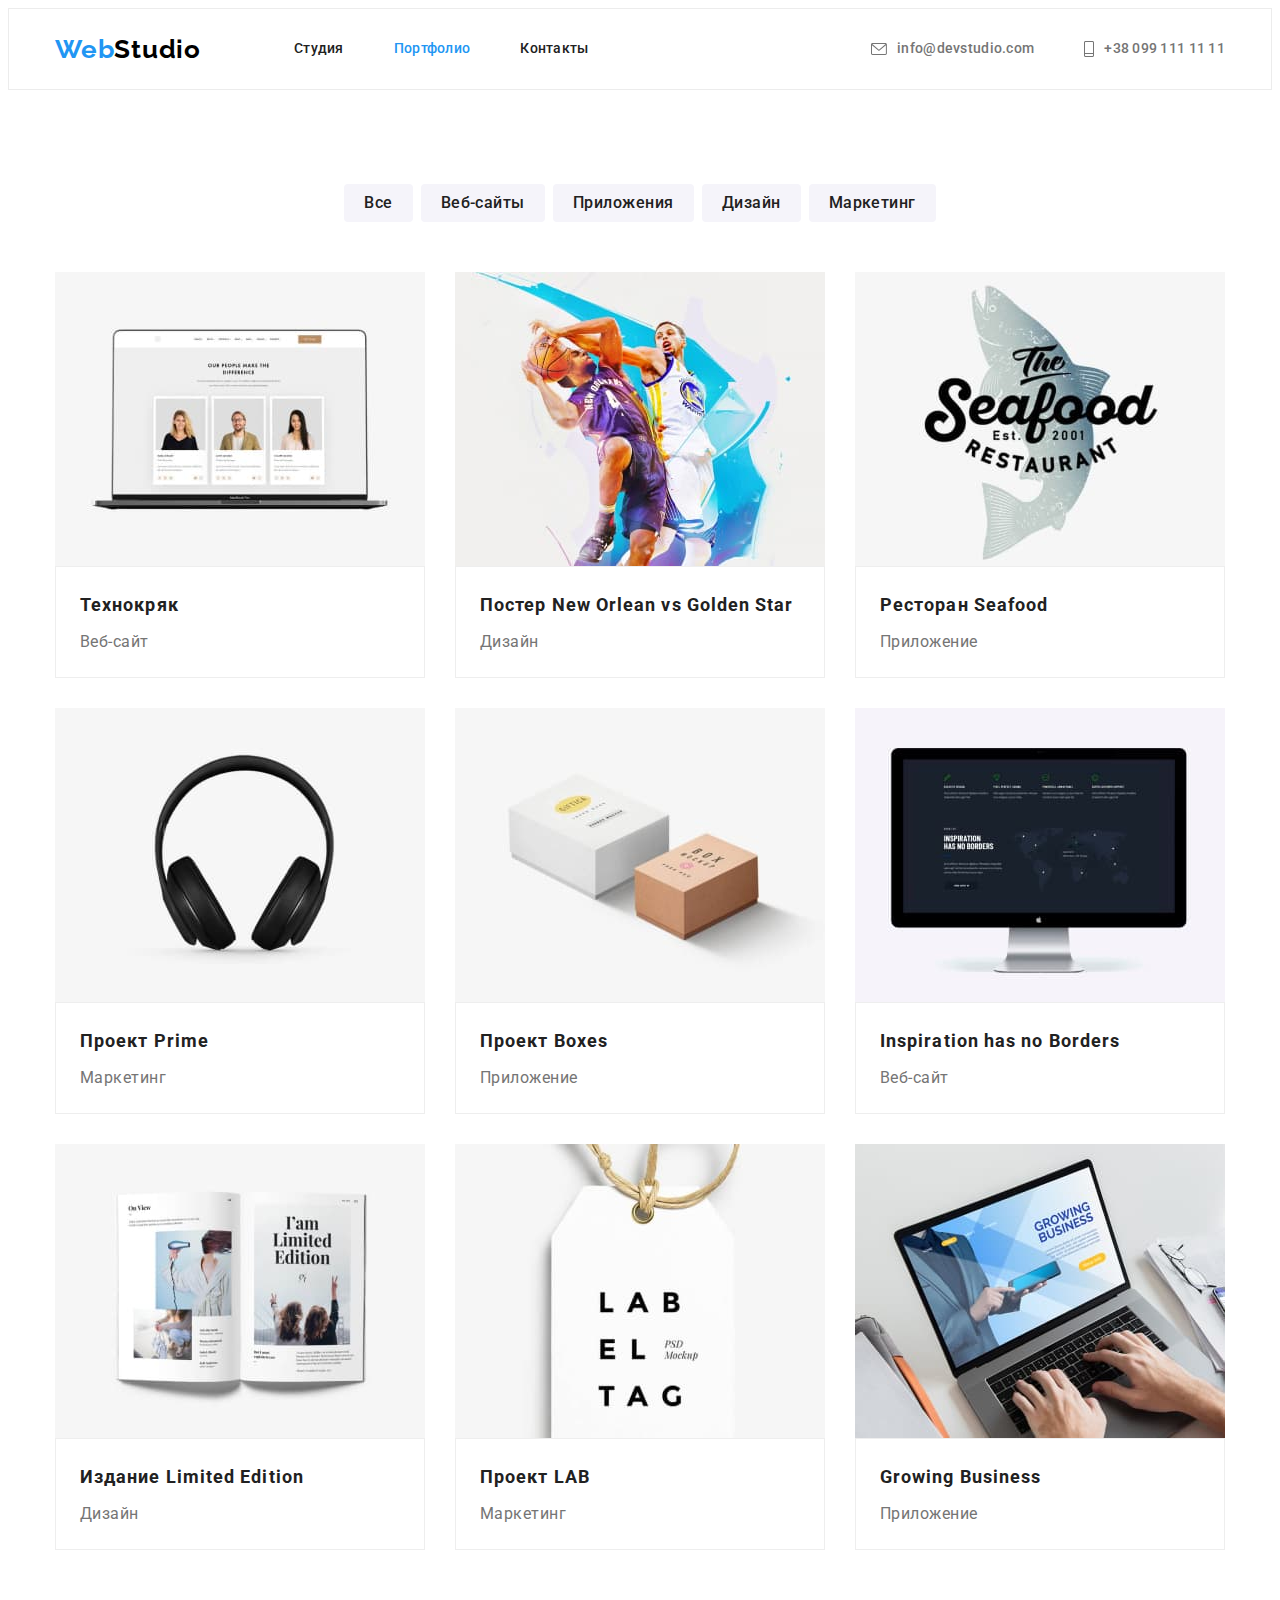
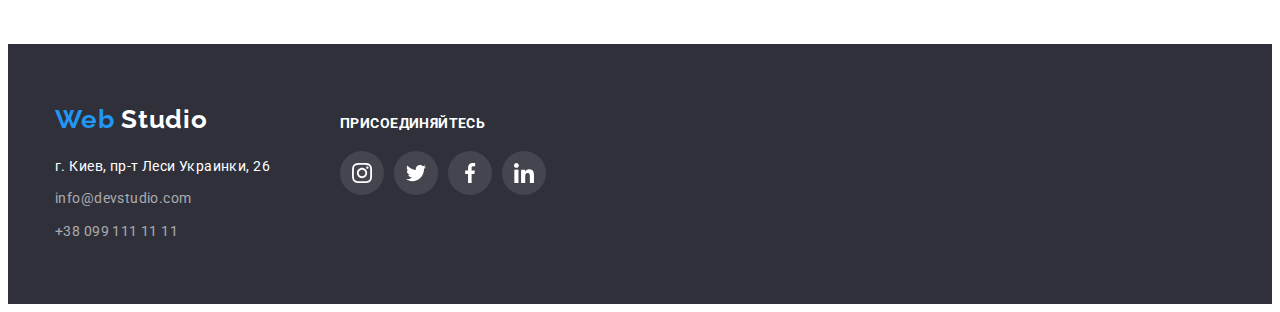
==== portfolio.html @ f1f80d04 "Додає файли дз-4" ====
<!DOCTYPE html>
<html lang="en">

<head>
    <meta charset="UTF-8">
    <meta name="viewport" content="width=device-width, initial-scale=1.0">
    <title>Головна</title>
    <link rel="stylesheet" href="https://cdnjs.cloudflare.com/ajax/libs/modern-normalize/1.0.0/modern-normalize.min.css" 
        integrity="sha512-ISS7cAi1PEhQ8jnbJpJZMd29NlhNj4AWYyLOSp2CE/CsHxTCu+r+t0D2yoJudVrd0/8fTVPUVDzY5Tvli75u/g==" crossorigin="anonymous" />
    <link href="https://fonts.googleapis.com/css2?family=Raleway:wght@700&family=Roboto:wght@400;500;700;900&display=swap"
        rel="stylesheet">
    <link rel="stylesheet" href="./css/styles.css">

</head>

<body>
    <header class="page-header">
        <!--навігація сайтом-->
        <div class="container">
    
            <nav class="navigation">
                <ul class="site-nav list">
                    <a href="./index.html" class="logo">
                        <span class="web">Web</span>Studio</a>
                    <li class="nav-list-item"><a href="./index.html" class="link ">Студия</a></li>
                    <li class="nav-list-item"><a href="./portfolio.html" class="link current">Портфолио</a></li>
                    <li class="nav-list-item"><a href="" class="link">Контакты</a></li>
                </ul>
            </nav>
    
            <!--контакти-->
            <ul class="nav-adress list">
                <li class="nav-adress-item">
                    <a href="mailto:info@devstudio.com" class="adress">
                        <svg class="mail-icon">
                            <use href="./images/spraite.svg#mail"></use>
                        </svg>
                        info@devstudio.com</a>
                </li>
                <li class="nav-adress-item">
                    <a href="tel:+380991111111" class="adress">
                        <svg class="tel-icon">
                            <use href="./images/spraite.svg#tel"></use>
                        </svg>
                        +38 099 111 11 11</a>
                </li>
            </ul>
        </div>
    </header>

    <main>
        <section class="portfolio">
            <div class="container">
                <h1 class="portfolio-title visually-hidden">
                    portfolio
                </h1>
                <ul class="portfolio-list list">
                    <li class="portfolio-list-item"><button type="button" class="filter">Все</button></li>
                    <li class="portfolio-list-item"><button type="button" class="filter">Веб-сайты</button></li>
                    <li class="portfolio-list-item"><button type="button" class="filter">Приложения</button></li>
                    <li class="portfolio-list-item"><button type="button" class="filter">Дизайн</button></li>
                    <li class="portfolio-list-item"><button type="button" class="filter">Маркетинг</button></li>
                </ul>
                     
                <ul class="category-list list">
                    <li class="category-list-item">
                        <a href="" class="portfolio-link">
                            <img src="./images/portfolio-category/technokriak.jpg"  
                            class="image-category"
                            alt="ноутбук з відкритим сайтом" 
                            width="370" height="294">
                            <div class="category-discription">
                                <h2 class="category">
                                    Технокряк
                                </h2>
                                <p class="category-text">
                                    Веб-сайт
                                </p>
                            </div>
                        </a>
                    </li>
                    <li class="category-list-item">
                        <a href="" class="portfolio-link">
                            <img src="./images/portfolio-category/design.jpg"  
                            class="image-category"
                            alt="баскетболісти" 
                            width="370" height="294">
                            <div class="category-discription">
                                <h2 class="category">
                                 Постер New Orlean vs Golden Star
                                </h2>
                                <p class="category-text">
                                 Дизайн
                                </p>
                            </div>
                        </a>
                    </li>
                    <li class="category-list-item">
                        <a href="" class="portfolio-link">
                            <img src="./images/portfolio-category/restoran.jpg"  
                            class="image-category"
                            alt="логотип ресторану" 
                            width="370" height="294">
                            <div class="category-discription">
                                <h2 class="category">
                                 Ресторан Seafood
                                </h2>
                                <p class="category-text">
                                    Приложение
                                </p>
                            </div>
                        </a>
                    </li>
                    <li class="category-list-item">
                        <a href="" class="portfolio-link">
                            <img src="./images/portfolio-category/marketing.jpg"  
                            class="image-category"
                            alt="навушники" 
                            width="370" height="294">
                            <div class="category-discription">
                            <h2 class="category">
                                Проект Prime
                            </h2>
                            <p class="category-text">
                                Маркетинг
                            </p>
                            </div>

                        </a>
                    </li>
                    <li class="category-list-item">
                        <a href="" class="portfolio-link">
                            <img src="./images/portfolio-category/boxes.jpg"  
                            class="image-category"
                            alt="коробки від товару" 
                            width="370" height="294">
                            <div class="category-discription">
                                <h2 class="category">
                                    Проект Boxes
                                </h2>
                                <p class="category-text">
                                    Приложение
                                </p>
                            </div>

                        </a>
                    </li>
                    <li class="category-list-item">
                        <a href="" class="portfolio-link">
                            <img src="./images/portfolio-category/inspiration.jpg"  
                            class="image-category"
                            alt="монітор від Apple" 
                            width="370" height="294">
                            <div class="category-discription">
                                <h2 class="category">
                                 Inspiration has no Borders
                                </h2>
                                <p class="category-text">
                                    Веб-сайт
                                </p>
                            </div>

                        </a>
                    </li>
                    <li class="category-list-item">
                        <a href="" class="portfolio-link">
                            <img src="./images/portfolio-category/design-book.jpg" 
                            class="image-category"
                            alt="відкрита книжка" 
                            width="370" height="294">
                            <div class="category-discription">
                                <h2 class="category">
                                 Издание Limited Edition
                                </h2>
                                <p class="category-text">
                                    Дизайн
                                </p>
                            </div>

                        </a>
                    </li>
                    <li class="category-list-item"> 
                        <a href="" class="portfolio-link">
                            <img src="./images/portfolio-category/project-lab.jpg"  
                            class="image-category"
                            alt="бірка бренду" 
                            width="370" height="294">
                            <div class="category-discription">
                                <h2 class="category">
                                    Проект LAB
                                </h2>
                                <p class="category-text">
                                 Маркетинг
                                </p>
                            </div>
                          
                        </a>
                    </li>
                    <li class="category-list-item">
                        <a href="" class="portfolio-link">
                            <img src="./images/portfolio-category/growing-business.jpg" 
                            class="image-category" 
                            alt="ноутбук з відкритим сайтом" 
                            width="370" height="294">
                            <div class="category-discription">
                                <h2 class="category">
                                 Growing Business
                                </h2>
                                <p class="category-text">
                                 Приложение
                                </p>
                            </div>

                        </a>
                    </li>
                </ul>
                  

            </div>
        </section>
    </main>
        
        <footer>
            <div class="container">
                <div class="adress-bar">
                    <a href="./index.html" class="logo">
                        <span class="web">Web</span>
                        <span class="studio">Studio</span></a>
                    <address class="footer-adress">
                        <p class="office-adress">г. Киев, пр-т Леси Украинки, 26</p>
                        <ul class="footer-adress list">
                            <li class="adress-item"><a href="mailto:info@devstudio.com" class="mail">
                                    info@devstudio.com</a></li>
                            <li class="adress-item"><a href="tel:+380991111111" class="phone-number">+38 099 111 11 11</a></li>
                        </ul>
                    </address>
                </div>
                <div class="socail-bar">
                    <p class="title">присоединяйтесь</p>
                    <ul class="socialbar-list list">
                        <li class="socialbar-list-item">
                            <a href="" class="socialbar-list-link">
                                <svg class="socialbar-list-icon">
                                    <use href="./images/spraite.svg#instagram"></use>
                                </svg>
                            </a>
                        </li>
                        <li class="socialbar-list-item">
                            <a href="" class="socialbar-list-link link">
                                <svg class="socialbar-list-icon">
                                    <use href="./images/spraite.svg#twitter"></use>
                                </svg>
                            </a>
                        </li>
                        <li class="socialbar-list-item">
                            <a href="" class="socialbar-list-link link">
                                <svg class="socialbar-list-icon">
                                    <use href="./images/spraite.svg#facebook"></use>
                                </svg>
                            </a>
                        </li>
                        <li class="socialbar-list-item">
                            <a href="" class="socialbar-list-link link">
                                <svg class="socialbar-list-icon">
                                    <use href="./images/spraite.svg#linkedin"></use>
                                </svg>
                            </a>
                        </li>
                    </ul>
                </div>
            </div>
        
        </footer>
        
</body>

</html>
---- css/styles.css ----
/*
Raleway 700

Roboto 400 500 700 900
*/

/*
logo 
    blue #2196F3  
    black #000000
nav 
    blue #2196F3
    black #212121
    grey #757575

hero
    white #FFFFFF

main
    black #212121
    grey #757575

footer
    adress #FFFFFF 60

*/
html {
  box-sizing: border-box;
}

*,
*::after,
*::before {
  box-sizing: inherit;
}

:root {
  --logo-black-color: #000000;
  --primary-text-color: #757575;
  --background-section-color: #f5f4fa;
  --title-text-color: #212121;
  --accent-color: #2196f3;
  --primary-white-color: #ffffff;
  --footer-background-color: #2f303a;
  --footer-adress-color: rgba(255, 255, 255, 0.6);
  --header-line-color: #ececec;
  --border-line-color: #eeeeee;
  --content-team-shadow-v1: rgba(0, 0, 0, 20%);
  --content-team-shadow-v2: rgba(0, 0, 0, 14%);
  --content-team-shadow-v3: rgba(0, 0, 0, 12%);
  --hero-overlay-color: rgba(47, 48, 58, 40%);
  --social-icon-color: #afb1b8;
  --footer-social-icon: rgba(255, 255, 255, 10%);
}
body {
  color: var(--primary-text-color);

  font-family: Roboto, sans-serif;
}
img {
  display: block;
}
.container {
  margin-top: 0px;
  margin-bottom: 0px;
  margin-left: auto;
  margin-right: auto;
  width: 1200px;
  padding: 0px 15px;
}

/*хедер*/
.page-header {
  border: 1px solid var(--header-line-color);
}
.page-header .container {
  display: flex;
  align-items: center;
}

.navigation {
  display: flex;
}
/*логотип сайта*/
.logo {
  display: inline-block;
  margin-right: 93px;
  color: var(--logo-black-color);
  font-family: Raleway, sans-serif;
  font-weight: 700;
  font-size: 26px;
  line-height: 1.19;
  letter-spacing: 0.03em;
  text-decoration: none;
}

.logo .web {
  color: var(--accent-color);
}

/* навігація сайтом*/
.site-nav {
  display: flex;
  align-items: center;
}

.list {
  padding: 0px;
  margin: 0px;
  list-style: none;
}
.nav-list-item:not(:last-child) {
  margin-right: 50px;
}

.site-nav .link {
  display: block;
  padding-top: 32px;
  padding-bottom: 32px;
  color: var(--title-text-color);
  font-weight: 500;
  font-size: 14px;
  line-height: 1.14;
  letter-spacing: 0.02em;
  text-decoration: none;
  cursor: pointer;
}

.link.current {
  color: var(--accent-color);
}
.nav-adress-item:not(:last-child) {
  margin-right: 50px;
}

.nav-adress {
  display: flex;
  margin-left: auto;
  align-items: center;
  justify-content: baseline;
}

.nav-adress .adress {
  display: flex;
  align-items: center;
  color: var(--primary-text-color);
  font-weight: 500;
  font-size: 14px;
  line-height: 1.14;
  letter-spacing: 00.02em;

  text-decoration: none;
}
.mail-icon {
  width: 16px;
  height: 12px;
  margin-right: 10px;
  fill: var(--primary-text-color);
}

.tel-icon {
  width: 10px;
  height: 16px;
  margin-right: 10px;
  fill: var(--primary-text-color);
}

.link:hover,
.adress:hover,
.link:focus,
.adress:focus {
  color: var(--accent-color);
}

.nav-adress-item:hover .mail-icon,
.nav-adress-item:focus .mail-icon,
.nav-adress-item:hover .tel-icon,
.nav-adress-item:focus .tel-icon {
  fill: var(--accent-color);
}

/*hero*/
.hero {
  /*background-color: var(--footer-background-color);*/
  max-width: 1600px;
  margin-left: auto;
  margin-right: auto;
  padding-top: 200px;
  padding-bottom: 200px;
  text-align: center;
  background-image: linear-gradient(
      var(--hero-overlay-color),
      var(--hero-overlay-color)
    ),
    url("../images/hero.jpg");

  background-repeat: no-repeat;
  background-size: cover;
}

.hero-title {
  margin-top: 0px;
  margin-bottom: 30px;
  color: var(--primary-white-color);
  font-weight: 900;
  font-size: 44px;
  line-height: 1.36;
  text-align: center;
  letter-spacing: 0.06em;
  text-transform: uppercase;
}

.hero-link {
  display: inline-block;
  min-width: 200px;
  height: 50px;
  border-radius: 4px;
  padding: 10px 32px;
  color: var(--primary-white-color);
  background-color: var(--accent-color);
  font-weight: 700;
  font-size: 16px;
  line-height: 1.87;
  letter-spacing: 0.06em;
  text-decoration: none;
}

/*main*/
/*Особенности*/
.section-title {
  color: var(--title-text-color);
  font-weight: 700;
  font-size: 36px;
  line-height: 1.16;
  text-align: center;
  letter-spacing: 0.03em;
}

.features {
  padding: 0px;
}

.features > .container {
  padding-top: 94px;
  padding-bottom: 94px;
}

.features-list {
  display: flex;
}

.features-list-item {
  max-width: 270px;
}

.features-list-item:not(:last-child) {
  margin-right: 30px;
}

.features-list-icon {
  display: flex;
  align-items: center;
  justify-content: center;
  margin-bottom: 30px;
  background-color: var(--background-section-color);
  width: 270px;
  height: 120px;
  border-radius: 4px;
}

.list-icon {
  width: 70px;
  height: 70px;
}
.features .title {
  margin-top: 0px;
  margin-bottom: 0px;
  color: var(--primary-white-color);
}

.features-title {
  margin-top: 0px;
  margin-bottom: 10px;
  color: var(--title-text-color);
  font-weight: 700;
  font-size: 14px;
  line-height: 1.14;
  letter-spacing: 0.03em;
  text-transform: uppercase;
}

.features .features-text {
  font-weight: 400;
  font-size: 14px;
  line-height: 1.71;
  letter-spacing: 0.03em;
}

/*Чем мы занимаемся*/
.works .container {
  padding-bottom: 94px;
}
.works .section-title {
  margin-top: 0px;
  margin-bottom: 50px;
}

.works-list {
  display: flex;
  margin-left: -15px;
  margin-right: -15px;
}

.works-list-item {
  margin-left: 15px;
  margin-right: 15px;
  max-width: 370px;
}

/*--Наша команда (фото)*/
.team {
  background-color: var(--background-section-color);
}
.team .container {
  padding-top: 94px;
  padding-bottom: 94px;
}
.team .section-title {
  padding-top: 0px;
  margin-top: 0px;
  margin-bottom: 50px;
}
.team-list {
  display: flex;
  justify-content: space-between;
}
.team-list-item {
  width: 270px;
}

.team-list-item:not(:nth-child(4n)) {
  margin-right: 30px;
}
.team-member {
  margin-top: 0px;
  margin-bottom: 10px;
  color: var(--title-text-color);
  font-weight: 500;
  font-size: 16px;
  line-height: 1.18;
  text-align: center;
  letter-spacing: 0.03em;
}

.social-list {
  display: flex;
  justify-content: space-between;
}

.position {
  margin-top: 0px;
  margin-bottom: 16px;
  font-weight: 400;
  font-size: 16px;
  line-height: 1.18;
  text-align: center;
  letter-spacing: 0.03em;
}

.social-list-link {
  display: flex;
  justify-content: center;
  align-items: center;
  width: 44px;
  height: 44px;
  background-color: #ffffff;
  border-radius: 50%;
}
.social-list-icon {
  width: 20px;
  height: 20px;
  fill: var(--social-icon-color);
}
.social-list-link:hover,
.social-list-link:focus {
  background-color: var(--accent-color);
}

.social-list-link:hover .social-list-icon,
.social-list-link:focus .social-list-icon {
  fill: var(--primary-white-color);
}

.team-list-content {
  padding-top: 30px;
  padding-bottom: 30px;
  padding-left: 32px;
  padding-right: 32px;
  background-color: var(--primary-white-color);
  border-radius: 0px 0px 4px 4px;
  box-shadow: 0px 2px 1px 0px var(--content-team-shadow-v1),
    0px 1px 1px 0px var(--content-team-shadow-v2),
    0px 1px 3px 0px var(--content-team-shadow-v3);
}

/*Постоянные клиенты*/
.client {
  padding-top: 94px;
  padding-bottom: 94px;
}

.client .section-title {
  margin-top: 0px;
  margin-bottom: 50px;
}
.client-list {
  display: flex;
  justify-content: center;
}

.client-list-item {
  display: flex;
  justify-content: center;
  align-items: center;
  width: 170px;
  height: 90px;
  border: 1px solid var(--social-icon-color);
  border-radius: 4px;
}

.client-list-link {
  display: flex;
  justify-content: center;
  align-items: center;
  width: 100%;
  height: 100%;
}

.client-list-item:not(:last-child) {
  margin-right: 30px;
}

.client-list-icon {
  max-width: 88px;
  max-height: 52px;
  fill: var(--social-icon-color);
}

.client-list-item:not(:last-child) {
  margin-right: 10px;
}
.client-list-item:hover,
.client-list-item:focus {
  border: 1px solid var(--accent-color);
}
.client-list-item:hover .client-list-icon,
.client-list-item:focus .client-list-icon {
  fill: var(--accent-color);
}
/*footer*/
footer {
  background-color: var(--footer-background-color);
}

footer .container {
  display: flex;
  align-items: baseline;
  padding-top: 60px;
  padding-bottom: 60px;
}
.adress-bar {
  margin-right: 70px;
}
footer .logo {
  margin: 0px;
  margin-bottom: 20px;
}
footer .studio {
  color: var(--primary-white-color);
}
.footer-adress {
  color: var(--primary-white-color);
  font-weight: 400;
  font-style: normal;
  font-size: 14px;
  line-height: 1.71;
  letter-spacing: 0.03em;
  text-decoration: none;
}

.office-adress {
  margin-top: 0px;
  margin-bottom: 9px;
}

.adress-item:not(:last-child) {
  margin-bottom: 9px;
}

.mail,
.phone-number {
  color: var(--footer-adress-color);
  font-weight: 400;
  font-size: 14px;
  font-style: normal;
  line-height: 1.71;

  letter-spacing: 0.03em;
  text-decoration: none;
}
footer .title {
  margin-top: 0;
  margin-bottom: 20px;

  font-weight: 700;
  font-size: 14px;
  line-height: 1.142;
  letter-spacing: 0.03em;
  text-transform: uppercase;
  color: var(--primary-white-color);
}
.socialbar-list {
  display: flex;
  justify-content: center;
}

.socialbar-list-item {
  display: flex;
  justify-content: center;
  align-items: center;
  width: 44px;
  height: 44px;
  background-color: var(--footer-social-icon);
  border-radius: 50%;
}
.socialbar-list-link {
  display: flex;
  justify-content: center;
  align-items: center;
  width: 44px;
  height: 44px;
}

.socialbar-list-icon {
  width: 20px;
  height: 20px;
  fill: var(--primary-white-color);
}

footer .socialbar-list-item:not(:last-child) {
  margin-right: 10px;
}

.socialbar-list-item:hover,
.socialbar-list-item:focus {
  background-color: var(--accent-color);
}

/*сторінка Портфоліо*/
.portfolio .container {
  padding-top: 94px;
  padding-bottom: 94px;
}
.portfolio-title {
  margin-top: 0px;
  margin-bottom: 0px;
  color: var(--primary-white-color);
}

.visually-hidden {
  position: absolute;
  clip: rect(1px, 1px, 1px, 1px);
  padding: 0px;
  border: 0px;
  height: 1px;
  width: 1px;
  overflow: hidden;
}

.portfolio-list {
  display: flex;
  justify-content: center;
  margin-bottom: 50px;
}

.portfolio-list-item:not(:last-child) {
  margin-right: 8px;
}

.filter {
  padding-top: 6px;
  padding-right: 20px;
  padding-bottom: 6px;
  padding-left: 20px;
  border: 0px solid var(--background-section-color);
  border-radius: 4px;
  color: var(--title-text-color);
  background-color: var(--background-section-color);
  font-family: inherit;
  font-weight: 500;
  font-size: 16px;
  line-height: 1.62;
  text-align: center;
  letter-spacing: 0.03em;
  text-decoration: none;
  cursor: pointer;
}

.filter:hover,
.filter:focus {
  color: var(--primary-white-color);
  background-color: var(--accent-color);
  font-family: inherit;
  box-shadow: 0px 3px 1px 0px rgba(0, 0, 0, 10%),
    0px 1px 2px 0px rgba(0, 0, 0, 8%), 0px 2px 2px 0px rgba(0, 0, 0, 12%);
}

.portfolio-link {
  display: block;
  text-decoration: none;
}

.portfolio-link:hover,
.portfolio-link:focus {
  box-shadow: 0px 1px 1px 0px rgba(0, 0, 0, 12%),
    0px 4px 4px 0px rgba(0, 0, 0, 6%), 1px 4px 6px 0px rgba(0, 0, 0, 16%);
}

.category-list {
  display: flex;
  flex-wrap: wrap;

  margin-right: -15px;
  margin-left: -15px;
}
.category-list-item {
  margin-right: 15px;
  margin-left: 15px;
}

.category-list-item:nth-child(-n + 6) {
  margin-bottom: 30px;
}

.category-discription {
  padding-top: 20px;
  padding-right: 24px;
  padding-bottom: 20px;
  padding-left: 24px;
  background-color: var(--primary-white-color);
  border: 1px solid var(--border-line-color);
}
.category {
  margin-top: 0px;
  margin-bottom: 4px;
  color: var(--title-text-color);
  font-weight: 700;
  font-size: 18px;
  line-height: 2;
  letter-spacing: 0.06em;
  text-decoration: none;
}

.category-text {
  margin-top: 0px;
  margin-bottom: 0px;
  color: var(--primary-text-color);
  font-weight: 400;
  font-size: 16px;
  line-height: 1.87;
  letter-spacing: 0.03em;
}
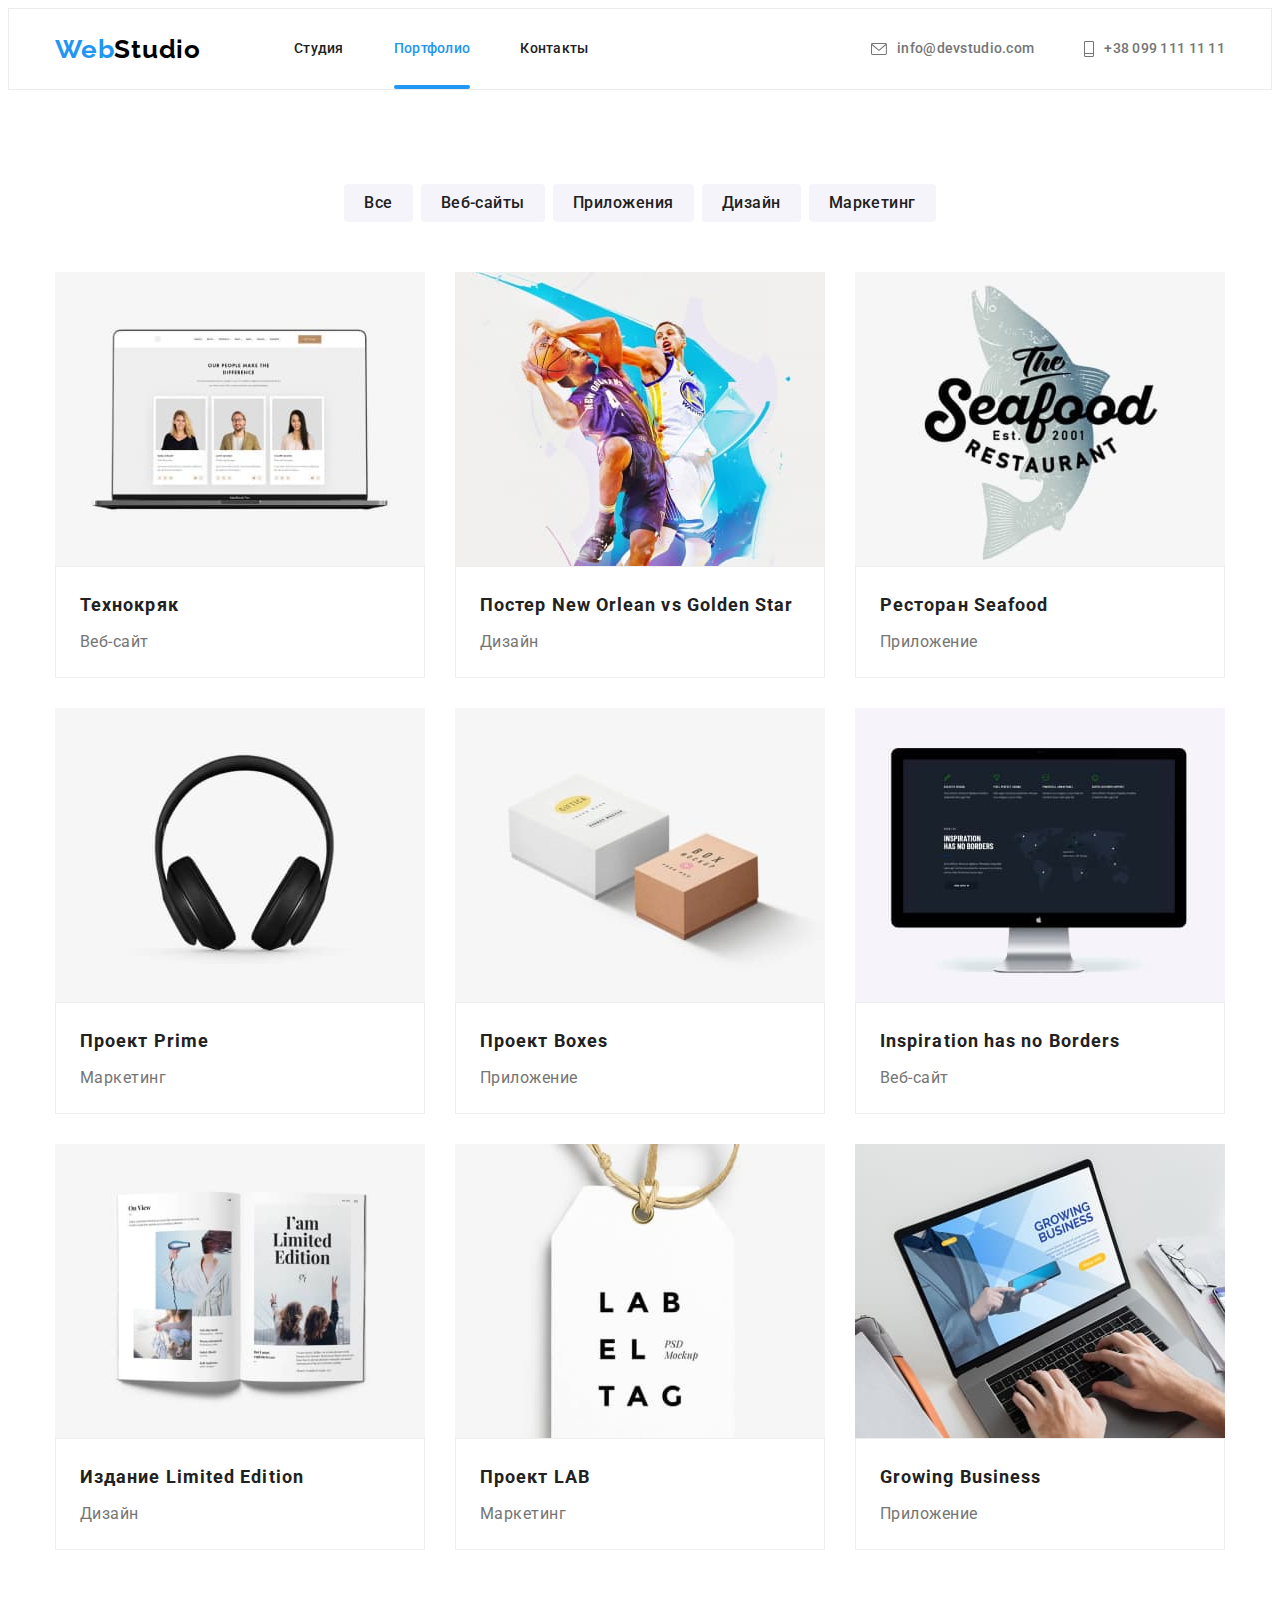
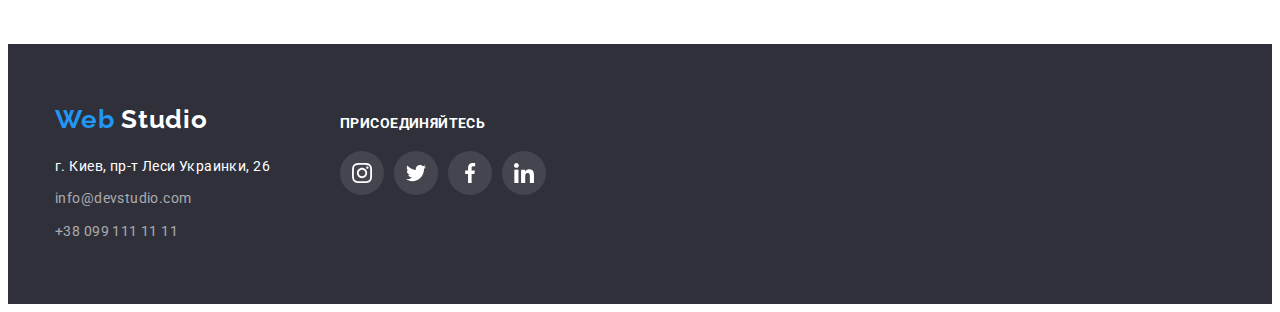
==== commit 9aa3d3a7: "виконує дз 5" ====
--- a/portfolio.html
+++ b/portfolio.html
@@ -64,20 +64,29 @@
                      
                 <ul class="category-list list">
                     <li class="category-list-item">
-                        <a href="" class="portfolio-link">
-                            <img src="./images/portfolio-category/technokriak.jpg"  
-                            class="image-category"
-                            alt="ноутбук з відкритим сайтом" 
-                            width="370" height="294">
-                            <div class="category-discription">
-                                <h2 class="category">
-                                    Технокряк
-                                </h2>
-                                <p class="category-text">
-                                    Веб-сайт
-                                </p>
-                            </div>
-                        </a>
+                        
+                            <a href="" class="portfolio-link">
+                                <div class="category-thumb">
+                                    <img src="./images/portfolio-category/technokriak.jpg" class="image-category" alt="ноутбук з відкритим сайтом"
+                                         width="370" height="294">
+                                    <p class="category-text">
+                                        Технокряк это современная площадка распространения коронавируса.
+                                        Компании используют эту платформу для цифрового
+                                        шпионажа и атак на защищённые сервера конкурентов.
+                                    </p>
+                                </div>
+                                <div class="category-discription">
+                                    <h2 class="category">
+                                        Технокряк
+                                    </h2>
+                                    <p class="category-name">
+                                        Веб-сайт
+                                    </p>
+                                </div>
+                                
+                            </a>
+                      
+                        
                     </li>
                     <li class="category-list-item">
                         <a href="" class="portfolio-link">
@@ -89,7 +98,7 @@
                                 <h2 class="category">
                                  Постер New Orlean vs Golden Star
                                 </h2>
-                                <p class="category-text">
+                                <p class="category-name">
                                  Дизайн
                                 </p>
                             </div>
@@ -105,7 +114,7 @@
                                 <h2 class="category">
                                  Ресторан Seafood
                                 </h2>
-                                <p class="category-text">
+                                <p class="category-name">
                                     Приложение
                                 </p>
                             </div>
@@ -121,7 +130,7 @@
                             <h2 class="category">
                                 Проект Prime
                             </h2>
-                            <p class="category-text">
+                            <p class="category-name">
                                 Маркетинг
                             </p>
                             </div>
@@ -138,7 +147,7 @@
                                 <h2 class="category">
                                     Проект Boxes
                                 </h2>
-                                <p class="category-text">
+                                <p class="category-name">
                                     Приложение
                                 </p>
                             </div>
@@ -155,7 +164,7 @@
                                 <h2 class="category">
                                  Inspiration has no Borders
                                 </h2>
-                                <p class="category-text">
+                                <p class="category-name">
                                     Веб-сайт
                                 </p>
                             </div>
@@ -172,7 +181,7 @@
                                 <h2 class="category">
                                  Издание Limited Edition
                                 </h2>
-                                <p class="category-text">
+                                <p class="category-name">
                                     Дизайн
                                 </p>
                             </div>
@@ -189,7 +198,7 @@
                                 <h2 class="category">
                                     Проект LAB
                                 </h2>
-                                <p class="category-text">
+                                <p class="category-name">
                                  Маркетинг
                                 </p>
                             </div>
@@ -206,7 +215,7 @@
                                 <h2 class="category">
                                  Growing Business
                                 </h2>
-                                <p class="category-text">
+                                <p class="category-name">
                                  Приложение
                                 </p>
                             </div>
--- a/css/styles.css
+++ b/css/styles.css
@@ -40,8 +40,10 @@
   --background-section-color: #f5f4fa;
   --title-text-color: #212121;
   --accent-color: #2196f3;
+  --category-text-background: rgba(33, 150, 243, 0.9);
   --primary-white-color: #ffffff;
   --footer-background-color: #2f303a;
+  --works-discription-color: rgba(47, 48, 58, 0.8);
   --footer-adress-color: rgba(255, 255, 255, 0.6);
   --header-line-color: #ececec;
   --border-line-color: #eeeeee;
@@ -51,6 +53,7 @@
   --hero-overlay-color: rgba(47, 48, 58, 40%);
   --social-icon-color: #afb1b8;
   --footer-social-icon: rgba(255, 255, 255, 10%);
+  --backdrop-color: rgba(0, 0, 0, 0.2);
 }
 body {
   color: var(--primary-text-color);
@@ -124,11 +127,29 @@
   letter-spacing: 0.02em;
   text-decoration: none;
   cursor: pointer;
+
+  transition-property: color;
+  transition-duration: 250ms;
+  transition-timing-function: cubic-bezier(0.4, 0, 0.2, 1);
 }
 
 .link.current {
   color: var(--accent-color);
-}
+  padding-bottom: 0px;
+}
+
+.link.current::after {
+  display: block;
+  content: "";
+  margin-top: 28px;
+  margin-bottom: 0px;
+  padding: 0px;
+  width: 100%;
+  height: 4px;
+  background: var(--accent-color);
+  border-radius: 2px;
+}
+
 .nav-adress-item:not(:last-child) {
   margin-right: 50px;
 }
@@ -150,12 +171,20 @@
   letter-spacing: 00.02em;
 
   text-decoration: none;
+
+  transition-property: color;
+  transition-duration: 250ms;
+  transition-timing-function: cubic-bezier(0.4, 0, 0.2, 1);
 }
 .mail-icon {
   width: 16px;
   height: 12px;
   margin-right: 10px;
   fill: var(--primary-text-color);
+
+  transition-property: fill;
+  transition-duration: 250ms;
+  transition-timing-function: cubic-bezier(0.4, 0, 0.2, 1);
 }
 
 .tel-icon {
@@ -163,6 +192,10 @@
   height: 16px;
   margin-right: 10px;
   fill: var(--primary-text-color);
+
+  transition-property: fill;
+  transition-duration: 250ms;
+  transition-timing-function: cubic-bezier(0.4, 0, 0.2, 1);
 }
 
 .link:hover,
@@ -316,6 +349,29 @@
   margin-right: 15px;
   max-width: 370px;
 }
+.work-thumb {
+  position: relative;
+}
+.work-discription {
+  position: absolute;
+  left: 0;
+  bottom: 0;
+  display: block;
+  margin-top: 0;
+  margin-bottom: 0;
+  width: 100%;
+  height: 70px;
+  padding-top: 28px;
+  padding-bottom: 28px;
+  font-weight: 700;
+  font-size: 14px;
+  line-height: 1.14;
+  text-align: center;
+  letter-spacing: 0.03em;
+  text-transform: uppercase;
+  color: var(--primary-white-color);
+  background-color: var(--works-discription-color);
+}
 
 /*--Наша команда (фото)*/
 .team {
@@ -375,11 +431,19 @@
   height: 44px;
   background-color: #ffffff;
   border-radius: 50%;
+
+  transition-property: background-color;
+  transition-duration: 250ms;
+  transition-timing-function: cubic-bezier(0.4, 0, 0.2, 1);
 }
 .social-list-icon {
   width: 20px;
   height: 20px;
   fill: var(--social-icon-color);
+
+  transition-property: fill;
+  transition-duration: 250ms;
+  transition-timing-function: cubic-bezier(0.4, 0, 0.2, 1);
 }
 .social-list-link:hover,
 .social-list-link:focus {
@@ -426,6 +490,10 @@
   height: 90px;
   border: 1px solid var(--social-icon-color);
   border-radius: 4px;
+
+  transition-property: border;
+  transition-duration: 250ms;
+  transition-timing-function: cubic-bezier(0.4, 0, 0.2, 1);
 }
 
 .client-list-link {
@@ -444,6 +512,10 @@
   max-width: 88px;
   max-height: 52px;
   fill: var(--social-icon-color);
+
+  transition-property: fill;
+  transition-duration: 250ms;
+  transition-timing-function: cubic-bezier(0.4, 0, 0.2, 1);
 }
 
 .client-list-item:not(:last-child) {
@@ -532,6 +604,10 @@
   height: 44px;
   background-color: var(--footer-social-icon);
   border-radius: 50%;
+
+  transition-property: background-color;
+  transition-duration: 250ms;
+  transition-timing-function: cubic-bezier(0.4, 0, 0.2, 1);
 }
 .socialbar-list-link {
   display: flex;
@@ -556,6 +632,45 @@
   background-color: var(--accent-color);
 }
 
+.backdrop {
+  position: fixed;
+  top: 0;
+  left: 0;
+  width: 100%;
+  height: 100%;
+  background-color: var(--backdrop-color);
+}
+
+.modal {
+  position: absolute;
+  left: 50%;
+  top: 50%;
+  transform: translate(-50%, -50%);
+  width: 528px;
+  height: 581px;
+
+  background: var(--primary-white-color);
+  box-shadow: 0px 1px 3px var(--content-team-shadow-v3),
+    0px 1px 1px var(--content-team-shadow-v2),
+    0px 2px 1px var(--content-team-shadow-v1);
+  border-radius: 4px;
+}
+
+.is-hidden {
+  visibility: hidden;
+  opacity: 0;
+  pointer-events: auto;
+}
+
+.btn-close-modal {
+  position: absolute;
+  top: 8px;
+  right: 8px;
+  width: 30px;
+  height: 30px;
+  background: transparent;
+  cursor: pointer;
+}
 /*сторінка Портфоліо*/
 .portfolio .container {
   padding-top: 94px;
@@ -604,6 +719,10 @@
   letter-spacing: 0.03em;
   text-decoration: none;
   cursor: pointer;
+
+  transition-property: color, background-color, font-family, box-shadow;
+  transition-duration: 250ms;
+  transition-timing-function: cubic-bezier(0.4, 0, 0.2, 1);
 }
 
 .filter:hover,
@@ -618,6 +737,9 @@
 .portfolio-link {
   display: block;
   text-decoration: none;
+  transition-property: box-shadow;
+  transition-duration: 250ms;
+  transition-timing-function: cubic-bezier(0.4, 0, 0.2, 1);
 }
 
 .portfolio-link:hover,
@@ -661,7 +783,7 @@
   text-decoration: none;
 }
 
-.category-text {
+.category-name {
   margin-top: 0px;
   margin-bottom: 0px;
   color: var(--primary-text-color);
@@ -670,3 +792,39 @@
   line-height: 1.87;
   letter-spacing: 0.03em;
 }
+
+.category-thumb {
+  position: relative;
+  overflow: hidden;
+}
+
+.category-text {
+  position: absolute;
+  width: 100%;
+  height: 100%;
+  top: 0;
+  left: 0;
+  transform: translateY(100%);
+  display: block;
+  margin-top: 0;
+  margin-bottom: 0;
+  padding-top: 63px;
+  padding-right: 24px;
+  padding-bottom: 63px;
+  padding-left: 24px;
+
+  font-weight: 400;
+  font-size: 18px;
+  line-height: 1.56;
+  letter-spacing: 0.03em;
+  color: var(--primary-white-color);
+  background-color: var(--category-text-background);
+
+  transition-property: transform;
+  transition-duration: 250ms;
+  transition-timing-function: cubic-bezier(0.4, 0, 0.2, 1);
+}
+.portfolio-link:hover .category-text,
+.portfolio-link:focus .category-text {
+  transform: translateY(0);
+}
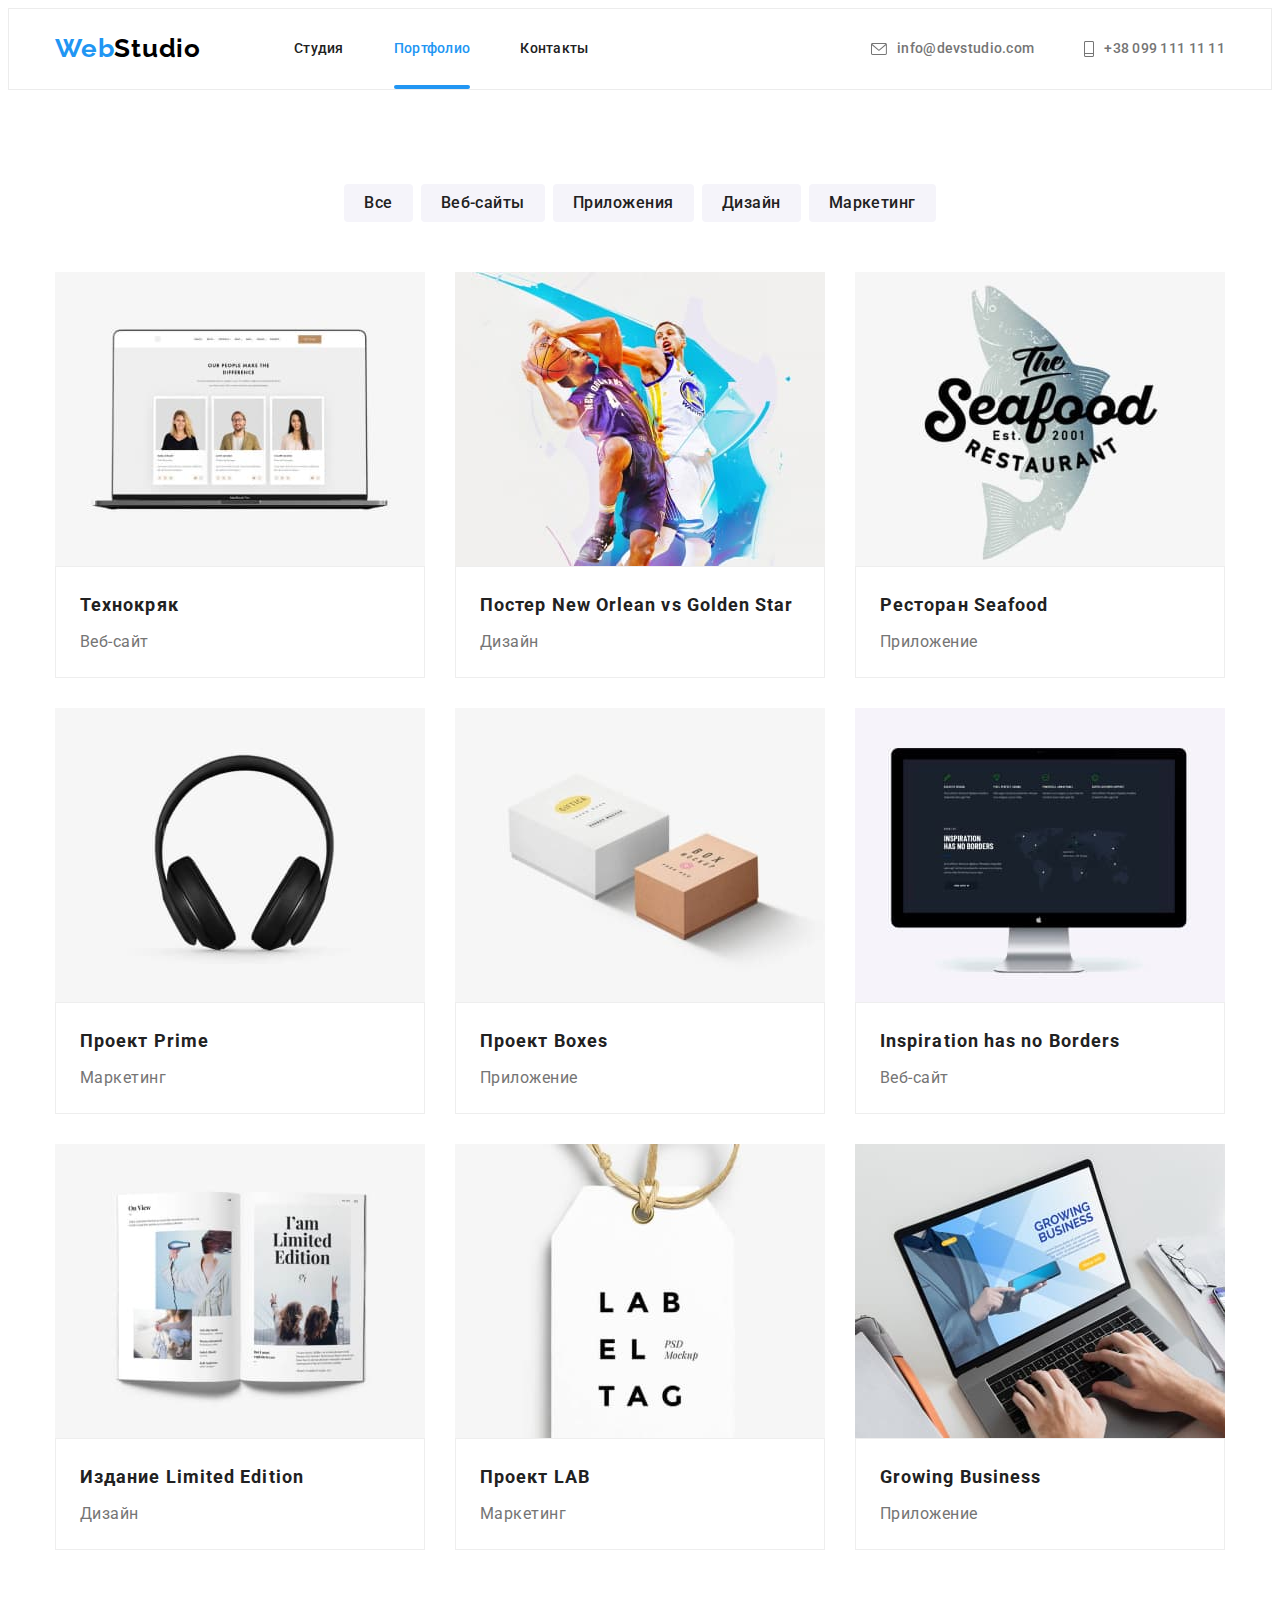
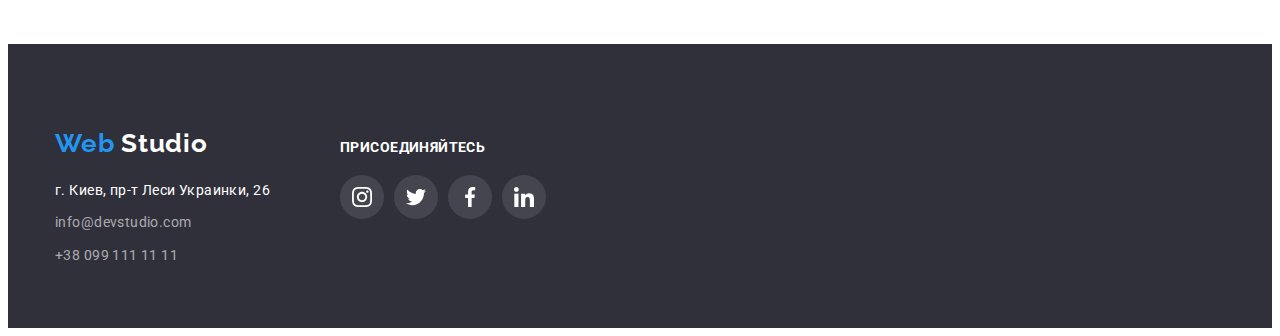
==== commit e39818f5: "Виправляє зауваження1 ментора" ====
--- a/portfolio.html
+++ b/portfolio.html
@@ -19,9 +19,9 @@
         <div class="container">
     
             <nav class="navigation">
+                <a href="./index.html" class="logo">
+                    <span class="web">Web</span>Studio</a>
                 <ul class="site-nav list">
-                    <a href="./index.html" class="logo">
-                        <span class="web">Web</span>Studio</a>
                     <li class="nav-list-item"><a href="./index.html" class="link ">Студия</a></li>
                     <li class="nav-list-item"><a href="./portfolio.html" class="link current">Портфолио</a></li>
                     <li class="nav-list-item"><a href="" class="link">Контакты</a></li>
@@ -85,15 +85,20 @@
                                 </div>
                                 
                             </a>
-                      
-                        
-                    </li>
-                    <li class="category-list-item">
-                        <a href="" class="portfolio-link">
-                            <img src="./images/portfolio-category/design.jpg"  
-                            class="image-category"
-                            alt="баскетболісти" 
-                            width="370" height="294">
+                    </li>
+                    <li class="category-list-item">
+                        <a href="" class="portfolio-link">
+                            <div class="category-thumb">
+                                <img src="./images/portfolio-category/design.jpg" 
+                                class="image-category" alt="баскетболісти" 
+                                width="370" height="294">
+                                <p class="category-text">
+                                    Технокряк это современная площадка распространения коронавируса.
+                                    Компании используют эту платформу для цифрового
+                                    шпионажа и атак на защищённые сервера конкурентов.
+                                </p>
+                            </div>
+
                             <div class="category-discription">
                                 <h2 class="category">
                                  Постер New Orlean vs Golden Star
@@ -104,12 +109,19 @@
                             </div>
                         </a>
                     </li>
-                    <li class="category-list-item">
-                        <a href="" class="portfolio-link">
-                            <img src="./images/portfolio-category/restoran.jpg"  
-                            class="image-category"
-                            alt="логотип ресторану" 
-                            width="370" height="294">
+
+                    <li class="category-list-item">
+                        <a href="" class="portfolio-link">
+                            <div class="category-thumb">
+                                <img src="./images/portfolio-category/restoran.jpg" 
+                                class="image-category" alt="логотип ресторану" 
+                                width="370" height="294">
+                                <p class="category-text">
+                                    Технокряк это современная площадка распространения коронавируса.
+                                    Компании используют эту платформу для цифрового
+                                    шпионажа и атак на защищённые сервера конкурентов.
+                                </p>
+                            </div>
                             <div class="category-discription">
                                 <h2 class="category">
                                  Ресторан Seafood
@@ -120,12 +132,20 @@
                             </div>
                         </a>
                     </li>
-                    <li class="category-list-item">
-                        <a href="" class="portfolio-link">
-                            <img src="./images/portfolio-category/marketing.jpg"  
-                            class="image-category"
-                            alt="навушники" 
-                            width="370" height="294">
+
+                    <li class="category-list-item">
+                        <a href="" class="portfolio-link">
+                            <div class="category-thumb">                            
+                                <img src="./images/portfolio-category/marketing.jpg"  
+                                class="image-category"
+                                alt="навушники" 
+                                width="370" height="294">
+                                <p class="category-text">
+                                    Технокряк это современная площадка распространения коронавируса.
+                                    Компании используют эту платформу для цифрового
+                                    шпионажа и атак на защищённые сервера конкурентов.
+                                </p>
+                            </div>
                             <div class="category-discription">
                             <h2 class="category">
                                 Проект Prime
@@ -134,15 +154,21 @@
                                 Маркетинг
                             </p>
                             </div>
-
-                        </a>
-                    </li>
-                    <li class="category-list-item">
-                        <a href="" class="portfolio-link">
-                            <img src="./images/portfolio-category/boxes.jpg"  
-                            class="image-category"
-                            alt="коробки від товару" 
-                            width="370" height="294">
+                        </a>
+                    </li>
+
+                    <li class="category-list-item">
+                        <a href="" class="portfolio-link">
+                            <div class="category-thumb">
+                                <img src="./images/portfolio-category/boxes.jpg" 
+                                class="image-category" alt="коробки від товару" 
+                                width="370" height="294">
+                                <p class="category-text">
+                                    Технокряк это современная площадка распространения коронавируса.
+                                    Компании используют эту платформу для цифрового
+                                    шпионажа и атак на защищённые сервера конкурентов.
+                                </p>
+                            </div>
                             <div class="category-discription">
                                 <h2 class="category">
                                     Проект Boxes
@@ -151,15 +177,21 @@
                                     Приложение
                                 </p>
                             </div>
-
-                        </a>
-                    </li>
-                    <li class="category-list-item">
-                        <a href="" class="portfolio-link">
-                            <img src="./images/portfolio-category/inspiration.jpg"  
-                            class="image-category"
-                            alt="монітор від Apple" 
-                            width="370" height="294">
+                        </a>
+                    </li>
+
+                    <li class="category-list-item">
+                        <a href="" class="portfolio-link">
+                            <div class="category-thumb">
+                                <img src="./images/portfolio-category/inspiration.jpg" 
+                                class="image-category" alt="монітор від Apple" 
+                                width="370" height="294">
+                                <p class="category-text">
+                                    Технокряк это современная площадка распространения коронавируса.
+                                    Компании используют эту платформу для цифрового
+                                    шпионажа и атак на защищённые сервера конкурентов.
+                                </p>
+                            </div>
                             <div class="category-discription">
                                 <h2 class="category">
                                  Inspiration has no Borders
@@ -168,15 +200,21 @@
                                     Веб-сайт
                                 </p>
                             </div>
-
-                        </a>
-                    </li>
-                    <li class="category-list-item">
-                        <a href="" class="portfolio-link">
-                            <img src="./images/portfolio-category/design-book.jpg" 
-                            class="image-category"
-                            alt="відкрита книжка" 
-                            width="370" height="294">
+                        </a>
+                    </li>
+
+                    <li class="category-list-item">
+                        <a href="" class="portfolio-link">
+                            <div class="category-thumb">
+                                <img src="./images/portfolio-category/design-book.jpg" 
+                                class="image-category" alt="відкрита книжка" 
+                                width="370" height="294">
+                                <p class="category-text">
+                                    Технокряк это современная площадка распространения коронавируса.
+                                    Компании используют эту платформу для цифрового
+                                    шпионажа и атак на защищённые сервера конкурентов.
+                                </p>
+                            </div>
                             <div class="category-discription">
                                 <h2 class="category">
                                  Издание Limited Edition
@@ -185,15 +223,21 @@
                                     Дизайн
                                 </p>
                             </div>
-
-                        </a>
-                    </li>
+                        </a>
+                    </li>
+
                     <li class="category-list-item"> 
                         <a href="" class="portfolio-link">
-                            <img src="./images/portfolio-category/project-lab.jpg"  
-                            class="image-category"
-                            alt="бірка бренду" 
-                            width="370" height="294">
+                            <div class="category-thumb">
+                                <img src="./images/portfolio-category/project-lab.jpg" 
+                                class="image-category" alt="бірка бренду" 
+                                width="370" height="294">
+                                <p class="category-text">
+                                    Технокряк это современная площадка распространения коронавируса.
+                                    Компании используют эту платформу для цифрового
+                                    шпионажа и атак на защищённые сервера конкурентов.
+                                </p>
+                            </div>
                             <div class="category-discription">
                                 <h2 class="category">
                                     Проект LAB
@@ -202,15 +246,20 @@
                                  Маркетинг
                                 </p>
                             </div>
-                          
-                        </a>
-                    </li>
-                    <li class="category-list-item">
-                        <a href="" class="portfolio-link">
-                            <img src="./images/portfolio-category/growing-business.jpg" 
-                            class="image-category" 
-                            alt="ноутбук з відкритим сайтом" 
-                            width="370" height="294">
+                        </a>
+                    </li>
+                    <li class="category-list-item">
+                        <a href="" class="portfolio-link">
+                            <div class="category-thumb">
+                                <img src="./images/portfolio-category/growing-business.jpg" 
+                                    class="image-category" alt="ноутбук з відкритим сайтом"
+                                    width="370" height="294">
+                                <p class="category-text">
+                                    Технокряк это современная площадка распространения коронавируса.
+                                    Компании используют эту платформу для цифрового
+                                    шпионажа и атак на защищённые сервера конкурентов.
+                                </p>
+                            </div>
                             <div class="category-discription">
                                 <h2 class="category">
                                  Growing Business
@@ -219,12 +268,9 @@
                                  Приложение
                                 </p>
                             </div>
-
                         </a>
                     </li>
                 </ul>
-                  
-
             </div>
         </section>
     </main>
--- a/css/styles.css
+++ b/css/styles.css
@@ -88,6 +88,7 @@
 .logo {
   display: inline-block;
   margin-right: 93px;
+  padding-top: 24px;
   color: var(--logo-black-color);
   font-family: Raleway, sans-serif;
   font-weight: 700;
@@ -243,10 +244,11 @@
   text-transform: uppercase;
 }
 
-.hero-link {
+.hero-btn {
   display: inline-block;
   min-width: 200px;
   height: 50px;
+  border: 0;
   border-radius: 4px;
   padding: 10px 32px;
   color: var(--primary-white-color);
@@ -256,6 +258,7 @@
   line-height: 1.87;
   letter-spacing: 0.06em;
   text-decoration: none;
+  cursor: pointer;
 }
 
 /*main*/
@@ -490,10 +493,6 @@
   height: 90px;
   border: 1px solid var(--social-icon-color);
   border-radius: 4px;
-
-  transition-property: border;
-  transition-duration: 250ms;
-  transition-timing-function: cubic-bezier(0.4, 0, 0.2, 1);
 }
 
 .client-list-link {
@@ -502,6 +501,10 @@
   align-items: center;
   width: 100%;
   height: 100%;
+
+  transition-property: fill;
+  transition-duration: 250ms;
+  transition-timing-function: cubic-bezier(0.4, 0, 0.2, 1);
 }
 
 .client-list-item:not(:last-child) {
@@ -521,12 +524,12 @@
 .client-list-item:not(:last-child) {
   margin-right: 10px;
 }
-.client-list-item:hover,
-.client-list-item:focus {
+.client-list-link:hover,
+.client-list-link:focus {
   border: 1px solid var(--accent-color);
 }
-.client-list-item:hover .client-list-icon,
-.client-list-item:focus .client-list-icon {
+.client-list-link:hover .client-list-icon,
+.client-list-link:focus .client-list-icon {
   fill: var(--accent-color);
 }
 /*footer*/
@@ -604,10 +607,6 @@
   height: 44px;
   background-color: var(--footer-social-icon);
   border-radius: 50%;
-
-  transition-property: background-color;
-  transition-duration: 250ms;
-  transition-timing-function: cubic-bezier(0.4, 0, 0.2, 1);
 }
 .socialbar-list-link {
   display: flex;
@@ -615,6 +614,10 @@
   align-items: center;
   width: 44px;
   height: 44px;
+  border-radius: 50%;
+  transition-property: background-color;
+  transition-duration: 250ms;
+  transition-timing-function: cubic-bezier(0.4, 0, 0.2, 1);
 }
 
 .socialbar-list-icon {
@@ -627,8 +630,8 @@
   margin-right: 10px;
 }
 
-.socialbar-list-item:hover,
-.socialbar-list-item:focus {
+.socialbar-list-link:hover,
+.socialbar-list-link:focus {
   background-color: var(--accent-color);
 }
 
@@ -639,6 +642,7 @@
   width: 100%;
   height: 100%;
   background-color: var(--backdrop-color);
+  transition: all 250ms cubic-bezier(0.4, 0, 0.2, 1);
 }
 
 .modal {
@@ -657,9 +661,9 @@
 }
 
 .is-hidden {
+  opacity: 0;
   visibility: hidden;
-  opacity: 0;
-  pointer-events: auto;
+  pointer-events: none;
 }
 
 .btn-close-modal {
@@ -720,7 +724,7 @@
   text-decoration: none;
   cursor: pointer;
 
-  transition-property: color, background-color, font-family, box-shadow;
+  transition-property: color, background-color, box-shadow;
   transition-duration: 250ms;
   transition-timing-function: cubic-bezier(0.4, 0, 0.2, 1);
 }
@@ -729,7 +733,6 @@
 .filter:focus {
   color: var(--primary-white-color);
   background-color: var(--accent-color);
-  font-family: inherit;
   box-shadow: 0px 3px 1px 0px rgba(0, 0, 0, 10%),
     0px 1px 2px 0px rgba(0, 0, 0, 8%), 0px 2px 2px 0px rgba(0, 0, 0, 12%);
 }
